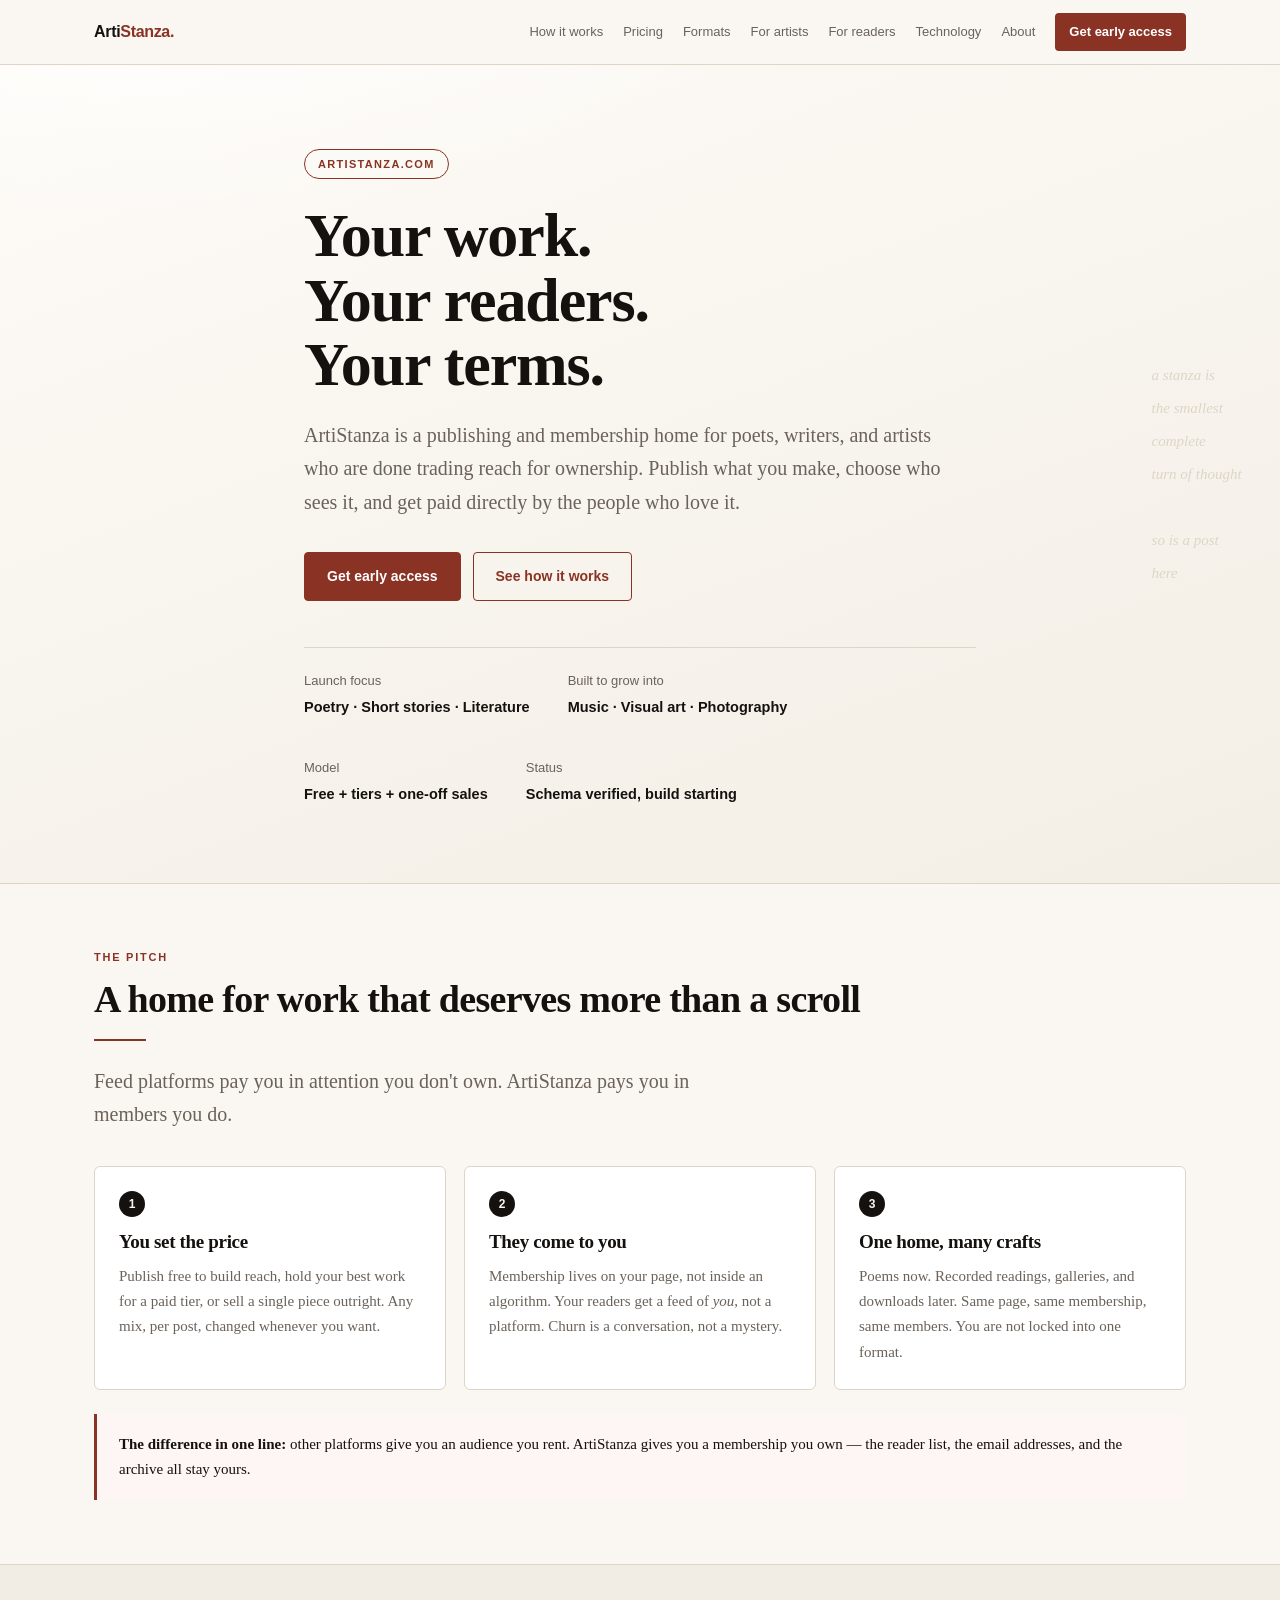
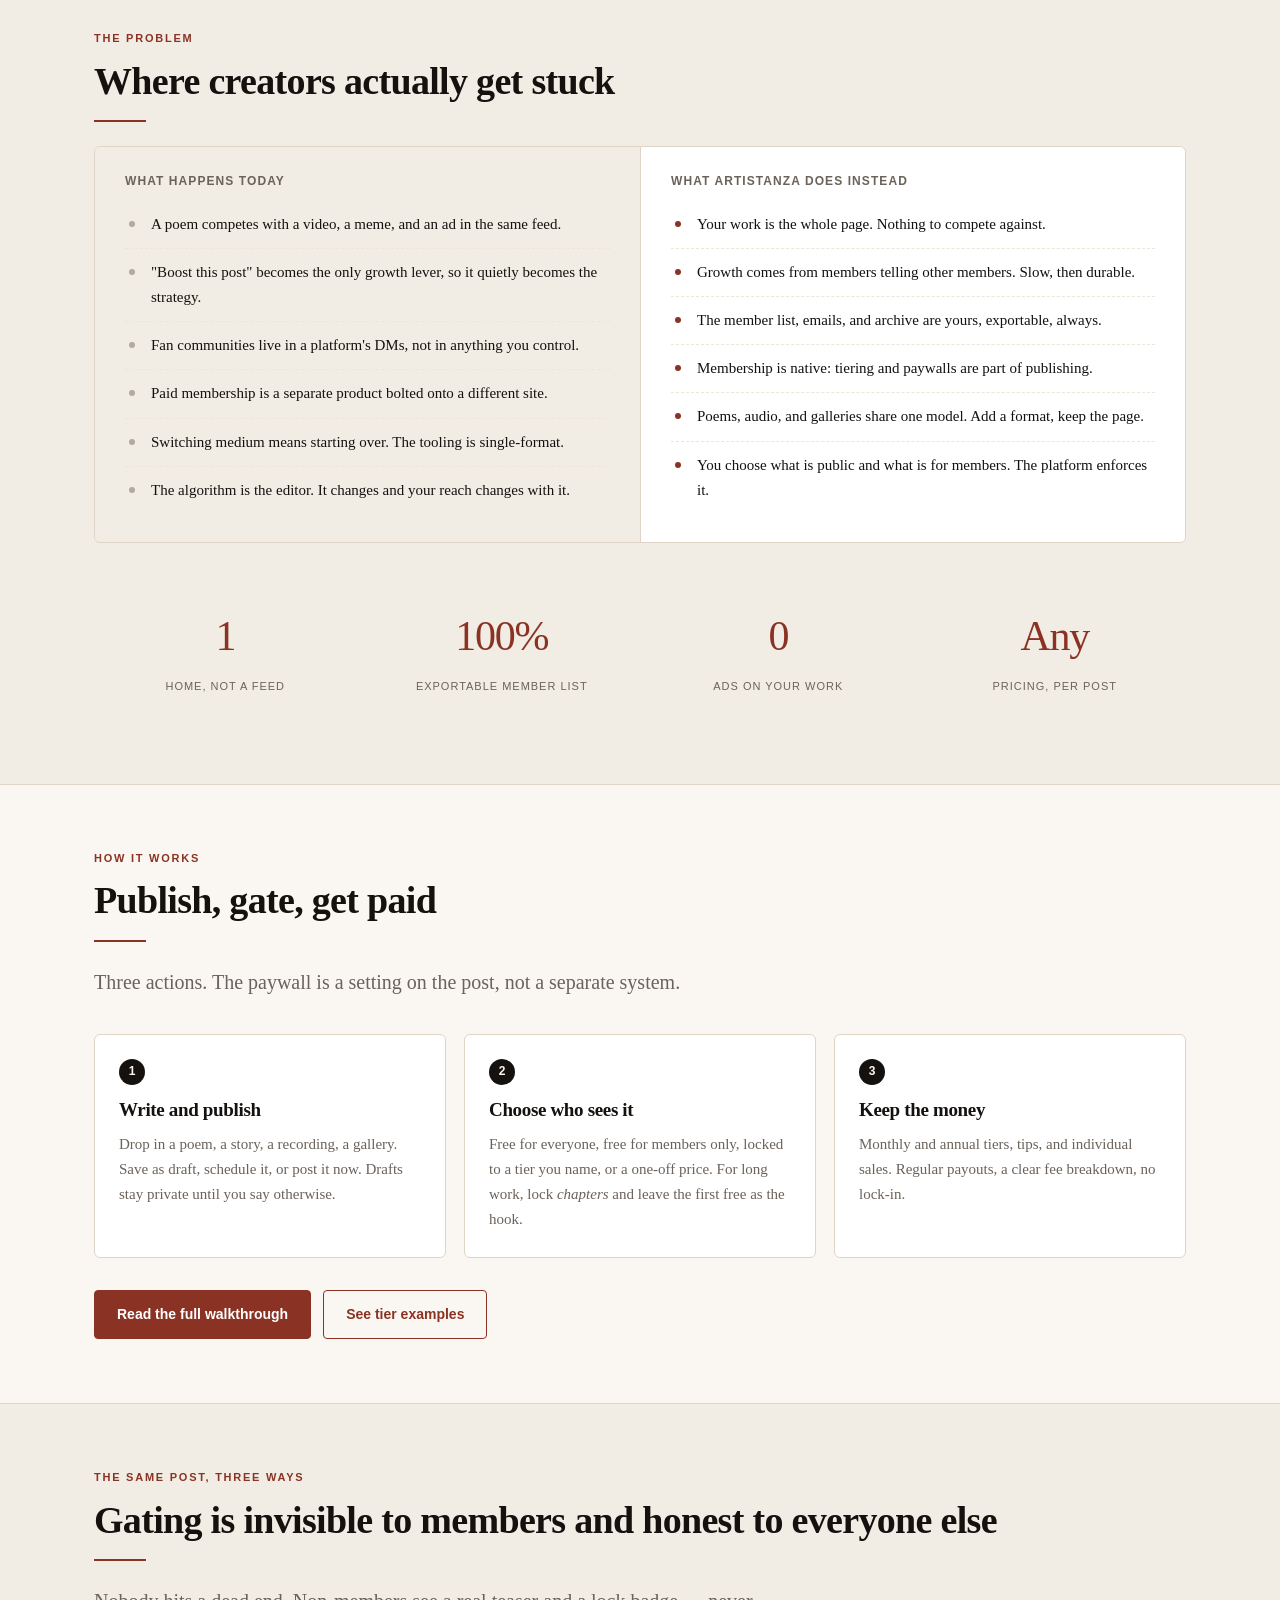
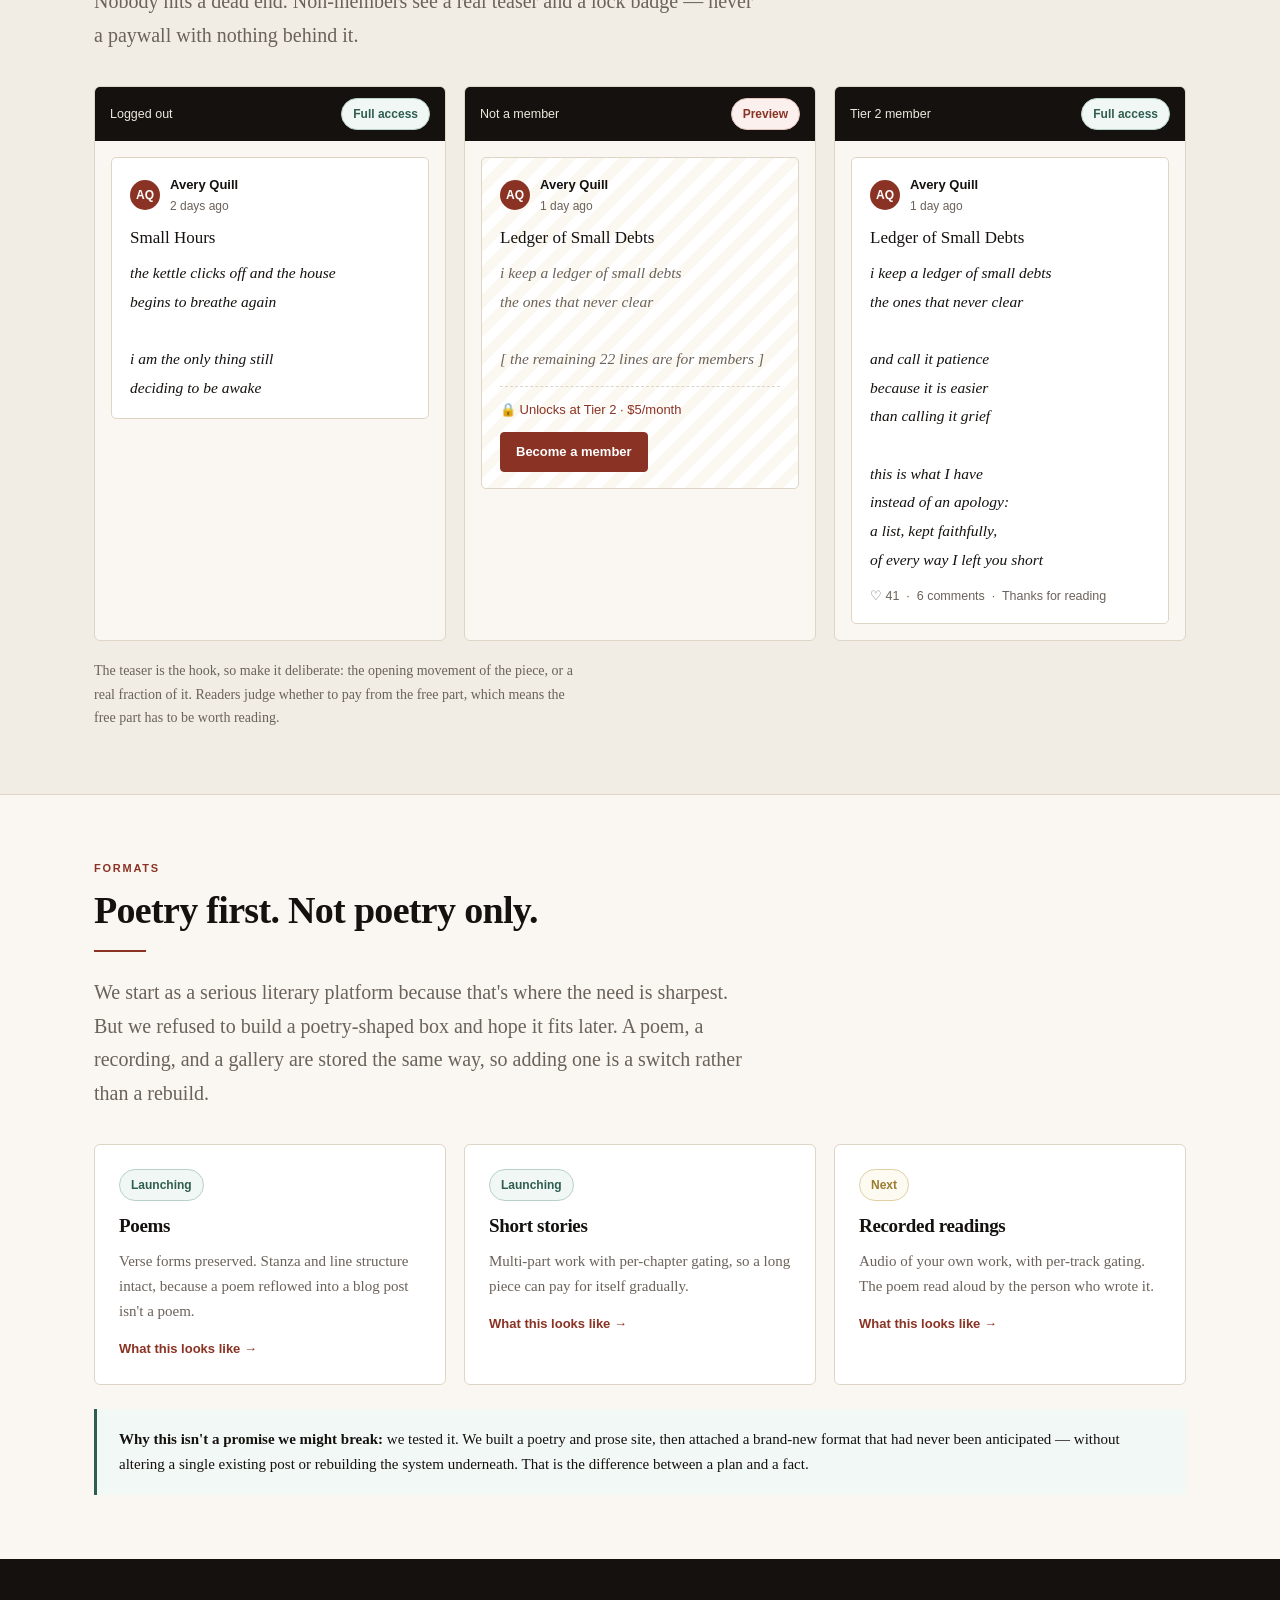
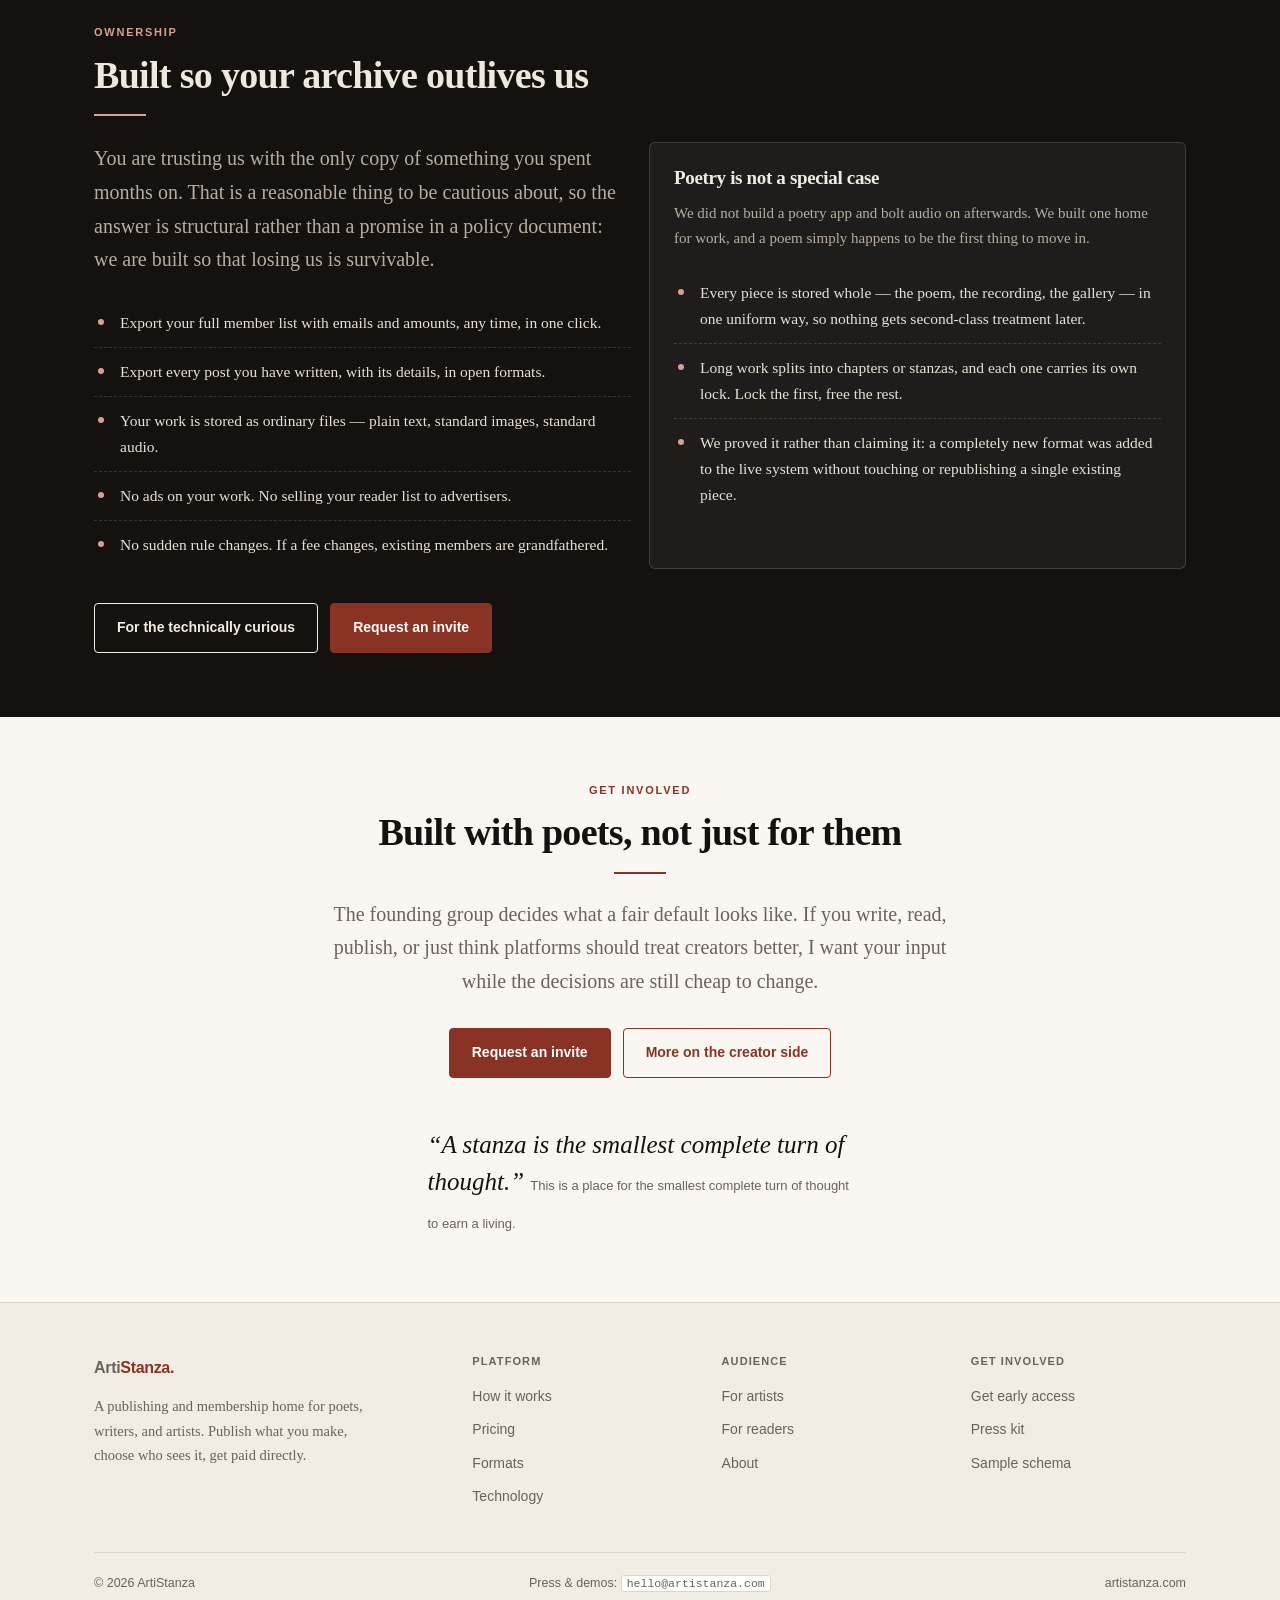
==== index.html @ 1e9b80c8 "upload" ====
<!DOCTYPE html>
<html lang="en">
<head>
<meta charset="utf-8">
<meta name="viewport" content="width=device-width, initial-scale=1">
<title>ArtiStanza — Your work. Your readers. Your terms.</title>
<meta name="description" content="ArtiStanza is a publishing and membership home for poets, writers, and artists. Publish what you make, choose who sees it, and get paid directly by the people who love it.">
<link rel="stylesheet" href="assets/css/site.css">
<link rel="icon" href="data:image/svg+xml,<svg xmlns='http://www.w3.org/2000/svg' viewBox='0 0 32 32'><rect width='32' height='32' rx='6' fill='%2314110f'/><text x='16' y='23' font-family='Georgia,serif' font-size='20' fill='%23faf7f2' text-anchor='middle'>A</text></svg>">
</head>
<body>
<a class="skip" href="#main">Skip to content</a>

<header class="site-head">
  <div class="wrap head-inner">
    <a class="logo" href="index.html">Arti<span>Stanza</span><span class="dot">.</span></a>
    <button class="nav-toggle" aria-expanded="false" aria-controls="primary-nav">Menu</button>
    <nav class="primary" id="primary-nav" aria-label="Primary">
      <a href="how-it-works.html">How it works</a>
      <a href="pricing.html">Pricing</a>
      <a href="formats.html">Formats</a>
      <a href="for-artists.html">For artists</a>
      <a href="for-readers.html">For readers</a>
      <a href="technology.html">Technology</a>
      <a href="about.html">About</a>
      <a class="nav-cta" href="contact.html">Get early access</a>
    </nav>
  </div>
</header>

<main id="main">

  <!-- ===================== HERO ===================== -->
  <section class="hero">
    <div class="hero-stanza" aria-hidden="true">a stanza is
the smallest
complete
turn of thought

so is a post
here</div>
    <div class="wrap hero-inner">
      <span class="badge">artistanza.com</span>
      <h1>Your work.<br>Your readers.<br>Your terms.</h1>
      <p class="lede">
        ArtiStanza is a publishing and membership home for poets, writers, and artists
        who are done trading reach for ownership. Publish what you make, choose who sees
        it, and get paid directly by the people who love it.
      </p>
      <div class="btn-row">
        <a class="btn" href="contact.html">Get early access</a>
        <a class="btn ghost" href="how-it-works.html">See how it works</a>
      </div>
      <div class="hero-meta">
        <div>Launch focus<b>Poetry &middot; Short stories &middot; Literature</b></div>
        <div>Built to grow into<b>Music &middot; Visual art &middot; Photography</b></div>
        <div>Model<b>Free + tiers + one-off sales</b></div>
        <div>Status<b>Schema verified, build starting</b></div>
      </div>
    </div>
  </section>

  <!-- ===================== THE PITCH ===================== -->
  <section class="section">
    <div class="wrap">
      <p class="eyebrow">The pitch</p>
      <h2>A home for work that deserves more than a scroll</h2>
      <div class="rule"></div>
      <p class="lede">
        Feed platforms pay you in attention you don't own. ArtiStanza pays you in
        members you do.
      </p>

      <div class="grid g3" style="margin-top:34px">
        <div class="card">
          <div class="num">1</div>
          <h3>You set the price</h3>
          <p>Publish free to build reach, hold your best work for a paid tier, or sell a
             single piece outright. Any mix, per post, changed whenever you want.</p>
        </div>
        <div class="card">
          <div class="num">2</div>
          <h3>They come to you</h3>
          <p>Membership lives on your page, not inside an algorithm. Your readers get a
             feed of <em>you</em>, not a platform. Churn is a conversation, not a mystery.</p>
        </div>
        <div class="card">
          <div class="num">3</div>
          <h3>One home, many crafts</h3>
          <p>Poems now. Recorded readings, galleries, and downloads later. Same page,
             same membership, same members. You are not locked into one format.</p>
        </div>
      </div>

      <div class="note">
        <p><b>The difference in one line:</b> other platforms give you an audience you
        rent. ArtiStanza gives you a membership you own &mdash; the reader list, the email
        addresses, and the archive all stay yours.</p>
      </div>
    </div>
  </section>

  <!-- ===================== PROBLEM ===================== -->
  <section class="section section-alt">
    <div class="wrap">
      <p class="eyebrow">The problem</p>
      <h2>Where creators actually get stuck</h2>
      <div class="rule"></div>

      <div class="vs">
        <div class="old">
          <h3>What happens today</h3>
          <ul class="tight">
            <li>A poem competes with a video, a meme, and an ad in the same feed.</li>
            <li>"Boost this post" becomes the only growth lever, so it quietly becomes the strategy.</li>
            <li>Fan communities live in a platform's DMs, not in anything you control.</li>
            <li>Paid membership is a separate product bolted onto a different site.</li>
            <li>Switching medium means starting over. The tooling is single-format.</li>
            <li>The algorithm is the editor. It changes and your reach changes with it.</li>
          </ul>
        </div>
        <div class="new">
          <h3>What ArtiStanza does instead</h3>
          <ul class="tight">
            <li>Your work is the whole page. Nothing to compete against.</li>
            <li>Growth comes from members telling other members. Slow, then durable.</li>
            <li>The member list, emails, and archive are yours, exportable, always.</li>
            <li>Membership is native: tiering and paywalls are part of publishing.</li>
            <li>Poems, audio, and galleries share one model. Add a format, keep the page.</li>
            <li>You choose what is public and what is for members. The platform enforces it.</li>
          </ul>
        </div>
      </div>

      <div class="stats" style="margin-top:34px">
        <div class="stat"><div class="v">1</div><div class="k">Home, not a feed</div></div>
        <div class="stat"><div class="v">100%</div><div class="k">Exportable member list</div></div>
        <div class="stat"><div class="v">0</div><div class="k">Ads on your work</div></div>
        <div class="stat"><div class="v">Any</div><div class="k">Pricing, per post</div></div>
      </div>
    </div>
  </section>

  <!-- ===================== HOW ===================== -->
  <section class="section">
    <div class="wrap">
      <p class="eyebrow">How it works</p>
      <h2>Publish, gate, get paid</h2>
      <div class="rule"></div>
      <p class="lede">Three actions. The paywall is a setting on the post, not a separate system.</p>

      <div class="grid g3" style="margin-top:34px">
        <div class="card">
          <div class="num">1</div>
          <h3>Write and publish</h3>
          <p>Drop in a poem, a story, a recording, a gallery. Save as draft, schedule it,
             or post it now. Drafts stay private until you say otherwise.</p>
        </div>
        <div class="card">
          <div class="num">2</div>
          <h3>Choose who sees it</h3>
          <p>Free for everyone, free for members only, locked to a tier you name, or a
             one-off price. For long work, lock <em>chapters</em> and leave the first free
             as the hook.</p>
        </div>
        <div class="card">
          <div class="num">3</div>
          <h3>Keep the money</h3>
          <p>Monthly and annual tiers, tips, and individual sales. Regular payouts, a
             clear fee breakdown, no lock-in.</p>
        </div>
      </div>

      <div class="btn-row" style="margin-top:32px">
        <a class="btn" href="how-it-works.html">Read the full walkthrough</a>
        <a class="btn ghost" href="pricing.html">See tier examples</a>
      </div>
    </div>
  </section>

  <!-- ===================== GATING PREVIEW ===================== -->
  <section class="section section-alt">
    <div class="wrap">
      <p class="eyebrow">The same post, three ways</p>
      <h2>Gating is invisible to members and honest to everyone else</h2>
      <div class="rule"></div>
      <p class="lede">
        Nobody hits a dead end. Non-members see a real teaser and a lock badge &mdash;
        never a paywall with nothing behind it.
      </p>

      <div class="grid g3" style="margin-top:34px">
        <div class="mock">
          <div class="mock-bar"><span>Logged out</span><span class="spacer"></span><span class="pill free">Full access</span></div>
          <div class="mock-body">
            <div class="post">
              <div class="post-head">
                <div class="avatar">AQ</div>
                <div><b>Avery Quill</b><div style="color:var(--muted);font-size:12px">2 days ago</div></div>
              </div>
              <p class="post-title">Small Hours</p>
              <p class="poem">the kettle clicks off and the house
begins to breathe again

i am the only thing still
deciding to be awake</p>
            </div>
          </div>
        </div>

        <div class="mock">
          <div class="mock-bar"><span>Not a member</span><span class="spacer"></span><span class="pill locked">Preview</span></div>
          <div class="mock-body">
            <div class="post locked">
              <div class="post-head">
                <div class="avatar">AQ</div>
                <div><b>Avery Quill</b><div style="color:var(--muted);font-size:12px">1 day ago</div></div>
              </div>
              <p class="post-title">Ledger of Small Debts</p>
              <p class="poem" style="color:var(--muted)">i keep a ledger of small debts
the ones that never clear

[ the remaining 22 lines are for members ]</p>
              <div class="lockbar">
                <span>&#128274; Unlocks at Tier 2 &middot; $5/month</span>
                <span class="btn small">Become a member</span>
              </div>
            </div>
          </div>
        </div>

        <div class="mock">
          <div class="mock-bar"><span>Tier 2 member</span><span class="spacer"></span><span class="pill member">Full access</span></div>
          <div class="mock-body">
            <div class="post">
              <div class="post-head">
                <div class="avatar">AQ</div>
                <div><b>Avery Quill</b><div style="color:var(--muted);font-size:12px">1 day ago</div></div>
              </div>
              <p class="post-title">Ledger of Small Debts</p>
              <p class="poem">i keep a ledger of small debts
the ones that never clear

and call it patience
because it is easier
than calling it grief

this is what I have
instead of an apology:
a list, kept faithfully,
of every way I left you short</p>
              <div class="post-foot">&#9825; 41 &nbsp;&middot;&nbsp; 6 comments &nbsp;&middot;&nbsp; Thanks for reading</div>
            </div>
          </div>
        </div>
      </div>

      <p class="small muted" style="margin-top:18px;max-width:70ch">
        The teaser is the hook, so make it deliberate: the opening movement of the piece,
        or a real fraction of it. Readers judge whether to pay from the free part, which
        means the free part has to be worth reading.
      </p>
    </div>
  </section>

  <!-- ===================== FORMATS ===================== -->
  <section class="section">
    <div class="wrap">
      <p class="eyebrow">Formats</p>
      <h2>Poetry first. Not poetry only.</h2>
      <div class="rule"></div>
      <p class="lede">
        We start as a serious literary platform because that's where the need is sharpest.
        But we refused to build a poetry-shaped box and hope it fits later. A poem, a
        recording, and a gallery are stored the same way, so adding one is a switch rather
        than a rebuild.
      </p>

      <div class="grid g3" style="margin-top:34px">
        <a class="card card-link" href="formats.html">
          <span class="pill member">Launching</span>
          <h3 style="margin-top:14px">Poems</h3>
          <p>Verse forms preserved. Stanza and line structure intact, because a poem
             reflowed into a blog post isn't a poem.</p>
          <span class="card-more">What this looks like &rarr;</span>
        </a>
        <a class="card card-link" href="formats.html">
          <span class="pill member">Launching</span>
          <h3 style="margin-top:14px">Short stories</h3>
          <p>Multi-part work with per-chapter gating, so a long piece can pay for
             itself gradually.</p>
          <span class="card-more">What this looks like &rarr;</span>
        </a>
        <a class="card card-link" href="formats.html">
          <span class="pill gold">Next</span>
          <h3 style="margin-top:14px">Recorded readings</h3>
          <p>Audio of your own work, with per-track gating. The poem read aloud by the
             person who wrote it.</p>
          <span class="card-more">What this looks like &rarr;</span>
        </a>
      </div>

      <div class="note green">
        <p><b>Why this isn't a promise we might break:</b> we tested it. We built a
        poetry and prose site, then attached a brand-new format that had never been
        anticipated &mdash; without altering a single existing post or rebuilding the
        system underneath. That is the difference between a plan and a fact.</p>
      </div>
    </div>
  </section>

  <!-- ===================== OWNERSHIP ===================== -->
  <section class="section section-ink">
    <div class="wrap">
      <p class="eyebrow">Ownership</p>
      <h2>Built so your archive outlives us</h2>
      <div class="rule"></div>
      <div class="grid g2" style="margin-top:26px">
        <div>
          <p class="lede muted">
            You are trusting us with the only copy of something you spent months on. That
            is a reasonable thing to be cautious about, so the answer is structural rather
            than a promise in a policy document: we are built so that losing us is
            survivable.
          </p>
          <ul class="tight" style="margin-top:22px">
            <li>Export your full member list with emails and amounts, any time, in one click.</li>
            <li>Export every post you have written, with its details, in open formats.</li>
            <li>Your work is stored as ordinary files &mdash; plain text, standard images, standard audio.</li>
            <li>No ads on your work. No selling your reader list to advertisers.</li>
            <li>No sudden rule changes. If a fee changes, existing members are grandfathered.</li>
          </ul>
        </div>
        <div class="card" style="background:rgba(255,255,255,.05);border-color:rgba(255,255,255,.14)">
          <h3 style="color:#f3ece2">Poetry is not a special case</h3>
          <p class="muted" style="font-size:15px">
            We did not build a poetry app and bolt audio on afterwards. We built one home for
            work, and a poem simply happens to be the first thing to move in.
          </p>
          <ul class="tight" style="margin-top:18px">
            <li style="border-color:rgba(255,255,255,.14);color:#e8e0d5">
              Every piece is stored whole &mdash; the poem, the recording, the gallery &mdash;
              in one uniform way, so nothing gets second-class treatment later.
            </li>
            <li style="border-color:rgba(255,255,255,.14);color:#e8e0d5">
              Long work splits into chapters or stanzas, and each one carries its own lock.
              Lock the first, free the rest.
            </li>
            <li style="border-color:rgba(255,255,255,.14);color:#e8e0d5">
              We proved it rather than claiming it: a completely new format was added to the
              live system without touching or republishing a single existing piece.
            </li>
          </ul>
        </div>
      </div>
      <div class="btn-row" style="margin-top:34px">
        <a class="btn ghost" href="technology.html" style="color:#f3ece2;border-color:#f3ece2">For the technically curious</a>
        <a class="btn" href="contact.html">Request an invite</a>
      </div>
    </div>
  </section>

  <!-- ===================== CTA ===================== -->
  <section class="section">
    <div class="wrap narrow center">
      <p class="eyebrow" style="justify-content:center">Get involved</p>
      <h2>Built with poets, not just for them</h2>
      <div class="rule" style="margin-left:auto;margin-right:auto"></div>
      <p class="lede" style="margin:0 auto 30px">
        The founding group decides what a fair default looks like. If you write, read,
        publish, or just think platforms should treat creators better, I want your input
        while the decisions are still cheap to change.
      </p>
      <div class="btn-row" style="justify-content:center">
        <a class="btn" href="contact.html">Request an invite</a>
        <a class="btn ghost" href="for-artists.html">More on the creator side</a>
      </div>
      <p class="quote" style="margin:48px auto 0;text-align:left">
        &ldquo;A stanza is the smallest complete turn of thought.&rdquo;
        <span class="quote-cite">This is a place for the smallest complete turn of thought
        to earn a living.</span>
      </p>
    </div>
  </section>

</main>

<footer class="site-foot">
  <div class="wrap">
    <div class="foot-grid">
      <div class="foot-col">
        <a class="logo" href="index.html">Arti<span>Stanza</span><span class="dot">.</span></a>
        <p class="foot-about">
          A publishing and membership home for poets, writers, and artists. Publish what
          you make, choose who sees it, get paid directly.
        </p>
      </div>
      <div class="foot-col">
        <h4>Platform</h4>
        <ul>
          <li><a href="how-it-works.html">How it works</a></li>
          <li><a href="pricing.html">Pricing</a></li>
          <li><a href="formats.html">Formats</a></li>
          <li><a href="technology.html">Technology</a></li>
        </ul>
      </div>
      <div class="foot-col">
        <h4>Audience</h4>
        <ul>
          <li><a href="for-artists.html">For artists</a></li>
          <li><a href="for-readers.html">For readers</a></li>
          <li><a href="about.html">About</a></li>
        </ul>
      </div>
      <div class="foot-col">
        <h4>Get involved</h4>
        <ul>
          <li><a href="contact.html">Get early access</a></li>
          <li><a href="contact.html">Press kit</a></li>
          <li><a href="technology.html">Sample schema</a></li>
        </ul>
      </div>
    </div>
    <div class="foot-bottom">
      <div>&copy; 2026 ArtiStanza</div>
      <div>Press &amp; demos: <span class="kbd">hello@artistanza.com</span></div>
      <div>artistanza.com</div>
    </div>
  </div>
</footer>

<script src="assets/js/site.js"></script>
</body>
</html>
---- assets/css/site.css ----
/* ==========================================================================
   ArtiStanza — shared design system
   One stylesheet for every page. No frameworks, no build step.
   ========================================================================== */

:root {
  --ink:      #14110f;
  --paper:    #faf7f2;
  --paper-2:  #f2ede4;
  --card:     #ffffff;
  --muted:    #6b625a;
  --line:     #ded5c7;
  --line-2:   #ece5d9;
  --accent:   #8a3324;
  --accent-2: #2f5d50;
  --gold:     #9a7b2f;
  --free:     #2f5d50;
  --locked:   #8a3324;

  --serif: "Iowan Old Style", "Palatino Linotype", Palatino, Georgia, "Times New Roman", serif;
  --sans:  "Inter", -apple-system, BlinkMacSystemFont, "Segoe UI", Roboto, Helvetica, Arial, sans-serif;
  --mono:  ui-monospace, "SF Mono", Menlo, Consolas, "Liberation Mono", monospace;

  --wrap: 1140px;
  --shadow: 0 1px 2px rgba(20,17,15,.05), 0 8px 24px rgba(20,17,15,.06);
  --radius: 6px;
}

*, *::before, *::after { box-sizing: border-box; }

html { scroll-behavior: smooth; scroll-padding-top: 84px; }

body {
  margin: 0;
  background: var(--paper);
  color: var(--ink);
  font: 16px/1.68 var(--serif);
  -webkit-font-smoothing: antialiased;
  text-rendering: optimizeLegibility;
}

img { max-width: 100%; height: auto; }

/* ---------- layout ---------- */
.wrap { width: 100%; max-width: var(--wrap); margin: 0 auto; padding: 0 24px; }
.narrow { max-width: 760px; }
.section { padding: 64px 0; }
.section-tight { padding: 40px 0; }
.section-alt { background: var(--paper-2); border-top: 1px solid var(--line); border-bottom: 1px solid var(--line); }
.section-ink { background: var(--ink); color: #efe8dd; }
.section-ink .muted { color: #b8ada0; }

.stack > * + * { margin-top: 18px; }

/* ---------- type ---------- */
h1, h2, h3, h4 { letter-spacing: -.018em; line-height: 1.12; margin: 0 0 12px; }
h1 { font-size: clamp(36px, 5.6vw, 62px); line-height: 1.04; }
h2 { font-size: clamp(27px, 3.3vw, 38px); }
h3 { font-size: 20px; }
h4 { font-size: 16px; }

p { margin: 0 0 16px; }
p:last-child { margin-bottom: 0; }

.lede { font-size: clamp(17px, 2vw, 20px); color: var(--muted); max-width: 66ch; }
.muted { color: var(--muted); }
.small { font-size: 14px; }
.center { text-align: center; }
.mono { font-family: var(--mono); }

.eyebrow {
  font-family: var(--sans);
  font-size: 11px; letter-spacing: .16em; text-transform: uppercase;
  color: var(--accent); font-weight: 700; margin: 0 0 12px;
}
.section-ink .eyebrow { color: #d99f92; }

.rule { height: 2px; width: 52px; background: var(--accent); margin: 18px 0 24px; }
.section-ink .rule { background: #d99f92; }

/* ---------- header ---------- */
.site-head {
  position: sticky; top: 0; z-index: 50;
  background: rgba(250,247,242,.94);
  -webkit-backdrop-filter: blur(10px);
  backdrop-filter: blur(10px);
  border-bottom: 1px solid var(--line);
}
.head-inner { display: flex; align-items: center; gap: 22px; min-height: 64px; }

.logo {
  font-family: var(--sans); font-weight: 800; font-size: 16px;
  letter-spacing: -.02em; color: var(--ink); text-decoration: none; flex: none;
}
.logo span { color: var(--accent); }
.logo .dot { color: var(--accent); }

.primary { display: flex; align-items: center; gap: 20px; margin-left: auto; }
.primary a {
  font-family: var(--sans); font-size: 13px; color: var(--muted);
  text-decoration: none; padding: 4px 0; border-bottom: 1.5px solid transparent;
  white-space: nowrap;
}
.primary a:hover { color: var(--accent); border-bottom-color: var(--accent); }
.primary a[aria-current="page"] { color: var(--ink); border-bottom-color: var(--accent); }
.primary .nav-cta {
  background: var(--accent); color: #fff; font-weight: 600;
  padding: 8px 14px; border-radius: 4px; border-bottom: 0;
}
.primary .nav-cta:hover { background: #712a1d; color: #fff; }

.nav-toggle {
  display: none; margin-left: auto; background: none; cursor: pointer;
  border: 1px solid var(--line); border-radius: 4px; padding: 8px 12px;
  font-family: var(--sans); font-size: 13px; color: var(--ink);
}

@media (max-width: 900px) {
  .nav-toggle { display: block; }
  .primary {
    display: none; position: absolute; left: 0; right: 0; top: 100%;
    flex-direction: column; align-items: stretch; gap: 0;
    background: var(--paper); border-bottom: 1px solid var(--line);
    padding: 8px 24px 16px; box-shadow: var(--shadow);
  }
  .primary.open { display: flex; }
  .primary a { padding: 12px 0; border-bottom: 1px solid var(--line-2); }
  .primary .nav-cta { margin-top: 14px; text-align: center; border: 0; }
  .head-inner { position: relative; }
}

/* ---------- buttons ---------- */
.btn {
  display: inline-block; font-family: var(--sans); font-size: 14px; font-weight: 600;
  background: var(--accent); color: #fff; padding: 12px 22px; border-radius: 4px;
  border: 1px solid var(--accent); text-decoration: none; cursor: pointer;
  transition: background .15s ease;
}
.btn:hover { background: #712a1d; color: #fff; }
.btn.ghost { background: transparent; color: var(--accent); }
.btn.ghost:hover { background: #f7ede9; color: var(--accent); }
.btn.small { font-size: 13px; padding: 8px 15px; }
.btn-row { display: flex; gap: 12px; flex-wrap: wrap; align-items: center; }

/* ---------- hero ---------- */
.hero {
  position: relative; overflow: hidden;
  padding: 84px 0 76px;
  background:
    radial-gradient(1100px 520px at 12% -20%, #fff 0%, transparent 62%),
    linear-gradient(160deg, #fdfbf7 0%, #f3eee5 100%);
  border-bottom: 1px solid var(--line);
}
.hero-inner { position: relative; z-index: 1; max-width: 720px; }
.hero .lede { margin-top: 22px; }
.hero .btn-row { margin-top: 32px; }

.hero-stanza {
  position: absolute; right: 3%; top: 50%; transform: translateY(-50%);
  font-size: 15px; line-height: 2.2; color: var(--line);
  white-space: pre; font-style: italic; user-select: none; pointer-events: none;
  text-align: left;
}
@media (max-width: 1000px) { .hero-stanza { display: none; } }

.badge {
  display: inline-block; font-family: var(--sans); font-size: 11px;
  letter-spacing: .12em; text-transform: uppercase; font-weight: 700;
  color: var(--accent); border: 1px solid currentColor; border-radius: 999px;
  padding: 5px 13px; margin-bottom: 24px;
}

.hero-meta {
  margin-top: 46px; padding-top: 22px; border-top: 1px solid var(--line);
  display: flex; flex-wrap: wrap; gap: 38px;
  font-family: var(--sans); font-size: 13px; color: var(--muted);
}
.hero-meta b { display: block; color: var(--ink); font-size: 14.5px; font-weight: 600; margin-top: 3px; }

/* ---------- page head ---------- */
.page-head { padding: 60px 0 40px; border-bottom: 1px solid var(--line); background: #fff; }
.page-head .lede { margin-top: 18px; }

/* ---------- grids + cards ---------- */
.grid { display: grid; gap: 18px; }
.g2 { grid-template-columns: repeat(2, 1fr); }
.g3 { grid-template-columns: repeat(3, 1fr); }
.g4 { grid-template-columns: repeat(4, 1fr); }
.g-side { grid-template-columns: minmax(0,1fr) 320px; align-items: start; }
@media (max-width: 940px) { .g3, .g4, .g-side { grid-template-columns: 1fr 1fr; } }
@media (max-width: 700px) { .g2, .g3, .g4, .g-side { grid-template-columns: 1fr; } }

.card {
  border: 1px solid var(--line); border-radius: var(--radius);
  padding: 24px; background: var(--card); height: 100%;
}
.card.flat { background: var(--paper); }
.card .num {
  font-family: var(--sans); font-size: 12px; font-weight: 700; color: var(--paper);
  background: var(--ink); width: 26px; height: 26px; border-radius: 50%;
  display: grid; place-items: center; margin-bottom: 14px;
}
.card p { font-size: 15px; color: var(--muted); margin: 0; }
.card h3 { font-size: 19px; }
.card-link { text-decoration: none; color: inherit; display: block; transition: border-color .15s ease, transform .15s ease; }
.card-link:hover { border-color: var(--accent); transform: translateY(-2px); }
.card-more { font-family: var(--sans); font-size: 13px; font-weight: 600; color: var(--accent); margin-top: 14px; display: block; }

/* ---------- lists ---------- */
ul.tight, ol.tight { margin: 0; padding-left: 0; list-style: none; }
ul.tight li, ol.tight li {
  padding: 11px 0 11px 26px; position: relative;
  border-bottom: 1px dashed var(--line); font-size: 15.5px;
}
ul.tight li:last-child, ol.tight li:last-child { border-bottom: 0; }
ul.tight li::before {
  content: ""; position: absolute; left: 4px; top: 20px;
  width: 6px; height: 6px; background: var(--accent); border-radius: 50%;
}
ol.tight { counter-reset: n; }
ol.tight li::before {
  counter-increment: n; content: counter(n);
  position: absolute; left: 0; top: 12px;
  font-family: var(--sans); font-size: 11px; font-weight: 700; color: #fff;
  background: var(--accent); width: 20px; height: 20px; border-radius: 50%;
  display: grid; place-items: center;
}
.section-alt ul.tight li, .card ul.tight li { border-bottom-color: var(--line-2); }
.section-ink ul.tight li { border-bottom-color: rgba(255,255,255,.14); color: #e8e0d5; }
.section-ink ul.tight li::before { background: #d99f92; }
.section-ink ul.tight li b { color: #f3ece2; }

/* ---------- rules (checklist) ---------- */
ul.rules { list-style: none; margin: 0; padding: 0; }
ul.rules li {
  position: relative; padding: 12px 0 12px 30px;
  border-bottom: 1px dashed var(--line); font-size: 16px;
}
ul.rules li:last-child { border-bottom: 0; }
ul.rules li::before {
  content: "\2713"; position: absolute; left: 2px; top: 11px;
  font-family: var(--sans); font-size: 15px; font-weight: 700; color: var(--accent-2);
}

/* ---------- status tick ---------- */
.tick {
  display: inline-block; font-family: var(--sans); font-size: 10.5px; font-weight: 700;
  letter-spacing: .12em; text-transform: uppercase;
  padding: 4px 10px; border-radius: 3px; margin-bottom: 14px;
}
.tick.done  { color: var(--accent-2); background: #f0f7f4; border: 1px solid #b9d2c8; }
.tick.doing { color: var(--gold);     background: #fdfaf1; border: 1px solid #e0d0a4; }
.tick.todo  { color: var(--muted);    background: var(--paper-2); border: 1px solid var(--line); }

/* ---------- pills ---------- */
.pill {
  display: inline-flex; align-items: center; gap: 7px;
  font-family: var(--sans); font-size: 12px; font-weight: 600;
  padding: 5px 11px; border-radius: 999px; border: 1px solid var(--line);
  background: var(--card); color: var(--muted); white-space: nowrap;
}
.pill.free   { color: var(--free);   border-color: #b9d2c8; background: #f0f7f4; }
.pill.locked { color: var(--locked); border-color: #e3c3bc; background: #fbf0ed; }
.pill.member { color: var(--accent-2); border-color: #b9d2c8; background: #f0f7f4; }
.pill.gold   { color: var(--gold); border-color: #e0d0a4; background: #fdfaf1; }
.pill-row { display: flex; gap: 8px; flex-wrap: wrap; }

/* ---------- tables ---------- */
.table-wrap { overflow-x: auto; border: 1px solid var(--line); border-radius: var(--radius); background: var(--card); }
table { width: 100%; border-collapse: collapse; font-family: var(--sans); font-size: 14.5px; min-width: 560px; }
th, td { text-align: left; padding: 14px 16px; border-bottom: 1px solid var(--line-2); vertical-align: top; }
thead th {
  font-size: 11.5px; letter-spacing: .09em; text-transform: uppercase;
  color: var(--muted); border-bottom: 2px solid var(--line); background: var(--paper);
  white-space: nowrap;
}
tbody th { font-weight: 600; }
tbody tr:last-child th, tbody tr:last-child td { border-bottom: 0; }
td.yes { color: var(--accent-2); font-weight: 600; }
td.no  { color: #b3a99c; }

/* ---------- pricing ---------- */
.tiers { display: grid; grid-template-columns: repeat(3, 1fr); gap: 16px; }
@media (max-width: 900px) { .tiers { grid-template-columns: 1fr; } }
.tier {
  border: 1px solid var(--line); border-radius: var(--radius);
  padding: 28px 26px; background: var(--card); position: relative;
  display: flex; flex-direction: column;
}
.tier.featured { border-color: var(--accent); box-shadow: var(--shadow); }
.tier.featured::before {
  content: "Most chosen"; position: absolute; top: -11px; left: 22px;
  background: var(--accent); color: #fff; font-family: var(--sans);
  font-size: 10px; letter-spacing: .1em; text-transform: uppercase;
  padding: 4px 10px; border-radius: 3px; font-weight: 700;
}
.tier .price { font-size: 36px; letter-spacing: -.025em; margin: 10px 0 2px; }
.tier .price small { font-size: 14px; color: var(--muted); letter-spacing: 0; }
.tier .price-note { font-size: 14px; color: var(--muted); margin: 0 0 4px; }
.tier ul {
  margin: 18px 0 0; padding: 0; list-style: none;
  font-family: var(--sans); font-size: 14px; color: var(--muted); flex: 1;
}
.tier ul li { padding: 6px 0 6px 22px; position: relative; }
.tier ul li::before { content: "\2713"; position: absolute; left: 0; color: var(--accent-2); font-weight: 700; }
.tier .btn { margin-top: 22px; text-align: center; }

/* ---------- stats ---------- */
.stats { display: grid; grid-template-columns: repeat(4, 1fr); gap: 14px; }
@media (max-width: 760px) { .stats { grid-template-columns: repeat(2, 1fr); } }
.stat { text-align: center; padding: 24px 12px; }
.stat .v { font-size: clamp(30px, 4vw, 42px); letter-spacing: -.03em; color: var(--accent); }
.section-ink .stat .v { color: #d99f92; }
.stat .k {
  font-family: var(--sans); font-size: 11px; letter-spacing: .09em;
  text-transform: uppercase; color: var(--muted); margin-top: 6px;
}

/* ---------- vs comparison ---------- */
.vs { display: grid; grid-template-columns: repeat(2, 1fr); border: 1px solid var(--line); border-radius: var(--radius); overflow: hidden; }
@media (max-width: 800px) { .vs { grid-template-columns: 1fr; } }
.vs > div { padding: 28px 30px; }
.vs .old { background: var(--paper-2); }
.vs .new { background: var(--card); border-left: 1px solid var(--line); }
.vs h3 {
  font-family: var(--sans); font-size: 12px; letter-spacing: .09em;
  text-transform: uppercase; color: var(--muted); margin-bottom: 12px;
}
.vs ul.tight li { font-size: 15px; }
.vs .old ul.tight li::before { background: #b3a99c; }

/* ---------- code ---------- */
pre {
  background: #1c1917; color: #e7e1d9; padding: 20px 22px; border-radius: var(--radius);
  overflow-x: auto; font-family: var(--mono); font-size: 13px; line-height: 1.72; margin: 0;
}
pre .c { color: #9a9086; font-style: italic; }
pre .k { color: #d99f92; }
pre .s { color: #a8c5a5; }
code { font-family: var(--mono); font-size: .9em; }
:not(pre) > code {
  background: var(--paper-2); padding: 2px 6px; border-radius: 3px;
  border: 1px solid var(--line); white-space: nowrap;
}

/* ---------- note / callout ---------- */
.note {
  border-left: 3px solid var(--accent); background: #fdf6f4;
  padding: 18px 22px; border-radius: 0 4px 4px 0; margin-top: 24px;
}
.note.gold { border-left-color: var(--gold); background: #fdfaf1; }
.note.green { border-left-color: var(--accent-2); background: #f2f8f5; }
.note p { font-size: 15px; margin-bottom: 0; }
.note p + p { margin-top: 10px; }
.note b { font-weight: 600; }

/* ---------- mock UI ---------- */
.mock { border: 1px solid var(--line); border-radius: var(--radius); overflow: hidden; background: var(--paper); height: 100%; }
.mock-bar {
  background: var(--ink); color: #efe8dd; font-family: var(--sans);
  font-size: 12.5px; padding: 11px 15px; display: flex; gap: 12px; align-items: center;
}
.mock-bar .spacer { flex: 1; }
.mock-body { padding: 16px; }
.post { background: var(--card); border: 1px solid var(--line); border-radius: 5px; padding: 16px 18px; margin-bottom: 12px; }
.post:last-child { margin-bottom: 0; }
.post.locked { background: repeating-linear-gradient(-45deg, #fff, #fff 10px, #fbf7f1 10px, #fbf7f1 20px); }
.post-head { display: flex; align-items: center; gap: 10px; margin-bottom: 8px; font-family: var(--sans); font-size: 13px; }
.avatar {
  width: 30px; height: 30px; border-radius: 50%; background: var(--accent); color: #fff;
  display: grid; place-items: center; font-size: 12px; font-weight: 700;
  font-family: var(--sans); flex: none;
}
.post-title { font-size: 17px; margin: 0 0 6px; }
.post-body { margin: 0; font-size: 15px; color: var(--muted); }
.poem { font-style: italic; white-space: pre-line; line-height: 1.85; font-size: 15.5px; color: var(--ink); margin: 0; }
.lockbar {
  margin-top: 12px; padding-top: 12px; border-top: 1px dashed var(--line);
  display: flex; align-items: center; gap: 12px; flex-wrap: wrap;
  font-family: var(--sans); font-size: 13px; color: var(--locked);
}
.post-foot { margin-top: 12px; font-family: var(--sans); font-size: 12.5px; color: var(--muted); }

/* ---------- FAQ ---------- */
.faq { border-top: 1px solid var(--line); }
.faq details { border-bottom: 1px solid var(--line); }
.faq summary {
  font-family: var(--sans); font-size: 16px; font-weight: 600;
  padding: 18px 34px 18px 0; cursor: pointer; list-style: none; position: relative;
}
.faq summary::-webkit-details-marker { display: none; }
.faq summary::after {
  content: "+"; position: absolute; right: 6px; top: 16px;
  font-size: 20px; color: var(--accent); font-weight: 400;
}
.faq details[open] summary::after { content: "\2212"; }
.faq details[open] summary { color: var(--accent); }
.faq .answer { padding: 0 0 20px; color: var(--muted); max-width: 72ch; }

/* ---------- roadmap ---------- */
.phase { border-left: 2px solid var(--line); padding: 0 0 28px 26px; position: relative; }
.phase:last-child { padding-bottom: 0; }
.phase::before {
  content: ""; position: absolute; left: -7px; top: 6px; width: 12px; height: 12px;
  border-radius: 50%; background: var(--paper); border: 2px solid var(--line);
}
.phase.now::before { background: var(--accent); border-color: var(--accent); }
.phase.done::before { background: var(--accent-2); border-color: var(--accent-2); }
.phase h3 { font-family: var(--sans); font-size: 15px; margin-bottom: 2px; }
.phase .when {
  font-family: var(--sans); font-size: 11px; letter-spacing: .1em;
  text-transform: uppercase; color: var(--accent); font-weight: 700;
}
.phase.done .when { color: var(--accent-2); }
.phase p { margin: 8px 0 0; font-size: 15px; color: var(--muted); }

/* ---------- form ---------- */
.form { max-width: 620px; }
.field { margin-bottom: 20px; }
.field label {
  display: block; font-family: var(--sans); font-size: 13px; font-weight: 600;
  margin-bottom: 6px;
}
.field .hint { font-weight: 400; color: var(--muted); font-size: 12.5px; }
.field input, .field select, .field textarea {
  width: 100%; font-family: var(--sans); font-size: 15px;
  padding: 11px 13px; border: 1px solid var(--line); border-radius: 4px;
  background: var(--card); color: var(--ink);
}
.field input:focus, .field select:focus, .field textarea:focus {
  outline: 2px solid rgba(138,51,36,.35); outline-offset: 0; border-color: var(--accent);
}
.field textarea { min-height: 120px; resize: vertical; }
.choice { display: flex; gap: 10px; align-items: flex-start; margin-bottom: 10px; font-size: 15px; }
.choice input { margin-top: 5px; flex: none; }

/* ---------- sidebar / aside ---------- */
.aside { border: 1px solid var(--line); border-radius: var(--radius); padding: 24px; background: var(--card); }
.aside.sticky { position: sticky; top: 84px; }
.aside h3 { font-size: 17px; }
.aside ul.tight li { font-size: 14.5px; }

.toc { list-style: none; margin: 0; padding: 0; font-family: var(--sans); font-size: 14px; }
.toc li { padding: 7px 0; border-bottom: 1px solid var(--line-2); }
.toc li:last-child { border-bottom: 0; }
.toc a { color: var(--muted); text-decoration: none; }
.toc a:hover { color: var(--accent); }

/* ---------- quote ---------- */
.quote {
  font-size: clamp(19px, 2.4vw, 25px); font-style: italic; line-height: 1.5;
  color: var(--ink); max-width: 34ch; margin: 0;
}
.quote-cite { font-family: var(--sans); font-style: normal; font-size: 13px; color: var(--muted); margin-top: 18px; }
.section-ink .quote { color: #f3ece2; }

/* ---------- footer ---------- */
.site-foot {
  border-top: 1px solid var(--line); background: var(--paper-2);
  padding: 52px 0 34px; margin-top: 0;
}
.foot-grid { display: grid; grid-template-columns: 1.6fr repeat(3, 1fr); gap: 34px; }
@media (max-width: 800px) { .foot-grid { grid-template-columns: 1fr 1fr; } }
@media (max-width: 520px) { .foot-grid { grid-template-columns: 1fr; } }
.foot-col h4 {
  font-family: var(--sans); font-size: 11px; letter-spacing: .1em;
  text-transform: uppercase; color: var(--muted); margin: 0 0 12px;
}
.foot-col ul { list-style: none; margin: 0; padding: 0; font-family: var(--sans); font-size: 14px; }
.foot-col li { padding: 5px 0; }
.foot-col a { color: var(--muted); text-decoration: none; }
.foot-col a:hover { color: var(--accent); }
.foot-about { font-size: 14.5px; color: var(--muted); max-width: 38ch; margin-top: 12px; }
.foot-bottom {
  margin-top: 38px; padding-top: 20px; border-top: 1px solid var(--line);
  display: flex; justify-content: space-between; gap: 16px; flex-wrap: wrap;
  font-family: var(--sans); font-size: 12.5px; color: var(--muted);
}
.kbd {
  font-family: var(--mono); font-size: 11.5px; border: 1px solid var(--line);
  background: var(--card); border-radius: 3px; padding: 1px 5px;
}

/* ---------- misc ---------- */
.skip {
  position: absolute; left: -9999px; top: 0; background: var(--ink); color: #fff;
  padding: 12px 18px; z-index: 100; font-family: var(--sans); font-size: 14px;
}
.skip:focus { left: 0; }
:focus-visible { outline: 2px solid var(--accent); outline-offset: 2px; }
hr.rule-thin { border: 0; border-top: 1px solid var(--line); margin: 44px 0; }
details:not(.faq) > summary { cursor: pointer; }
.tag-list { display: flex; flex-wrap: wrap; gap: 8px; }
.nowrap { white-space: nowrap; }

@media (prefers-reduced-motion: reduce) {
  html { scroll-behavior: auto; }
  * { transition: none !important; animation: none !important; }
}

@media print {
  .site-head, .site-foot, .nav-toggle { display: none; }
  body { background: #fff; }
  .slide, .card, .tier, .mock, .table-wrap { break-inside: avoid; }
  a[href^="http"]::after { content: " (" attr(href) ")"; font-size: 11px; color: #666; }
}
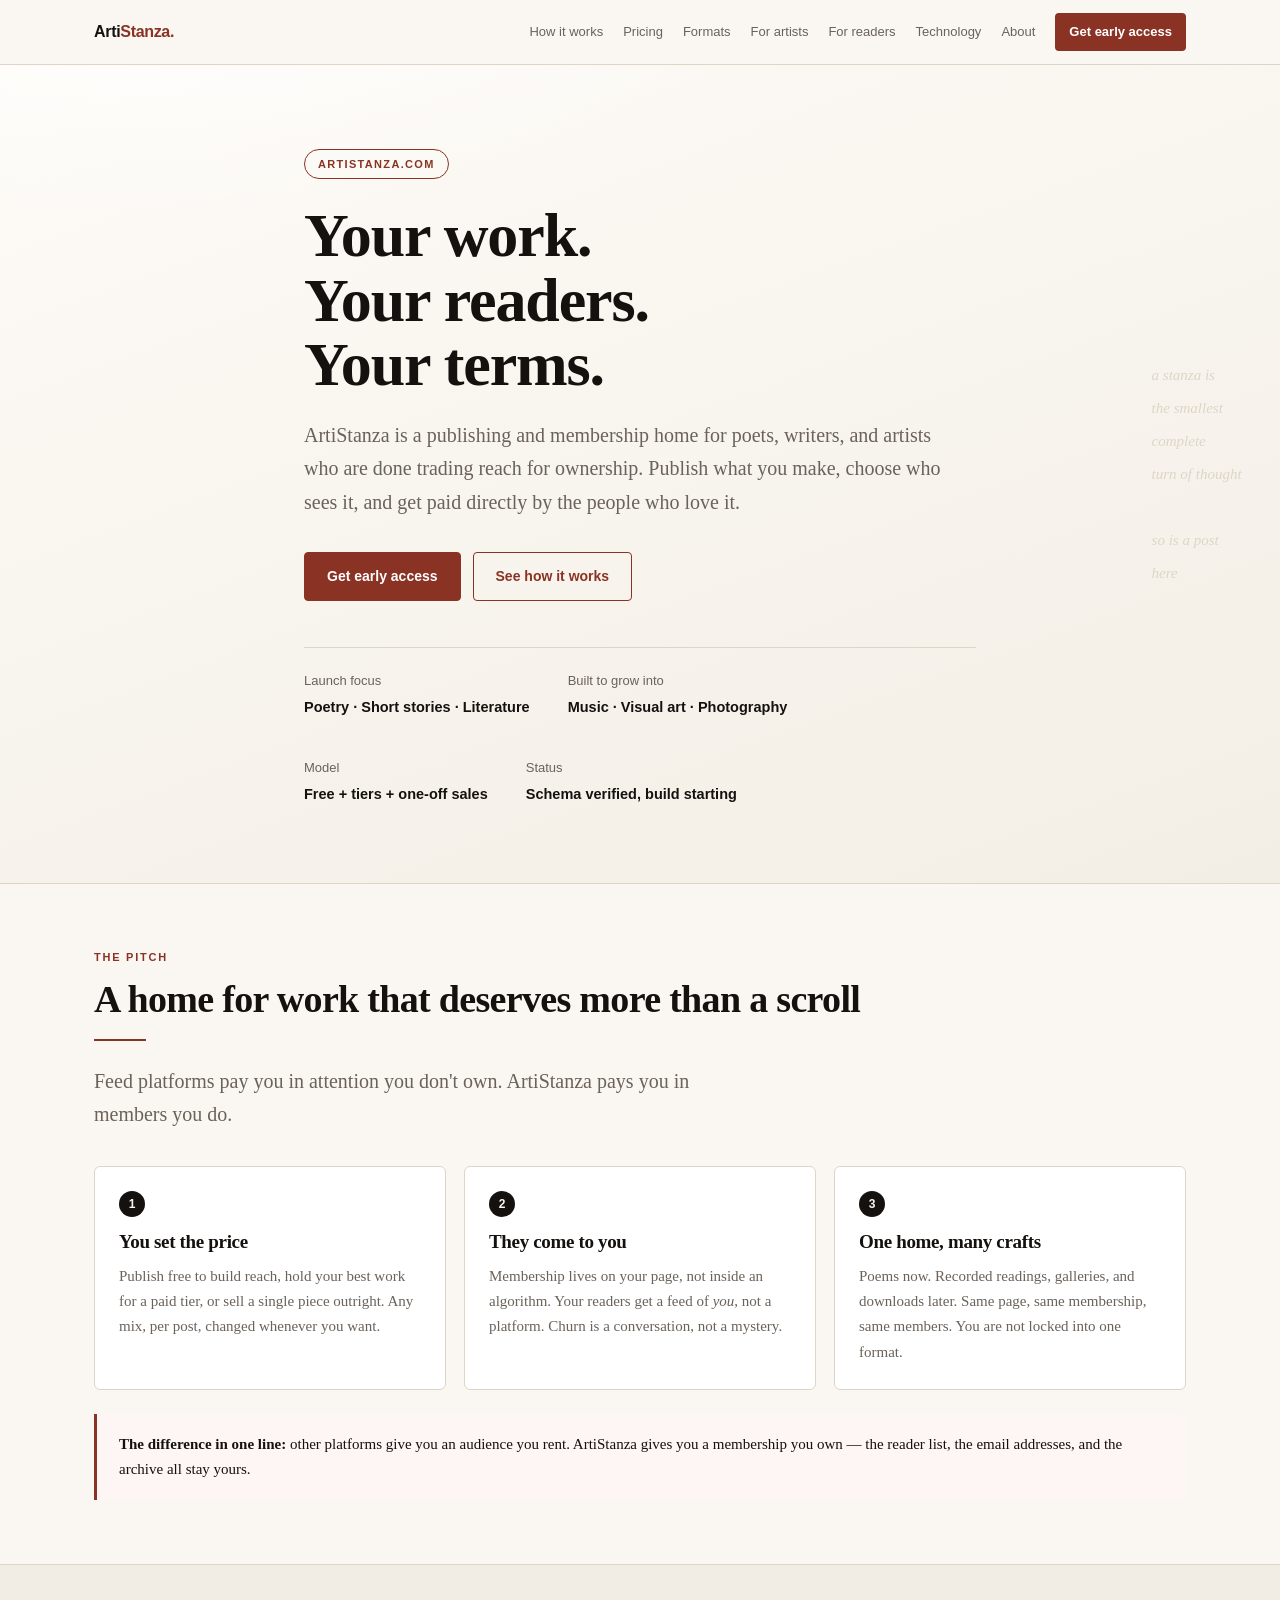
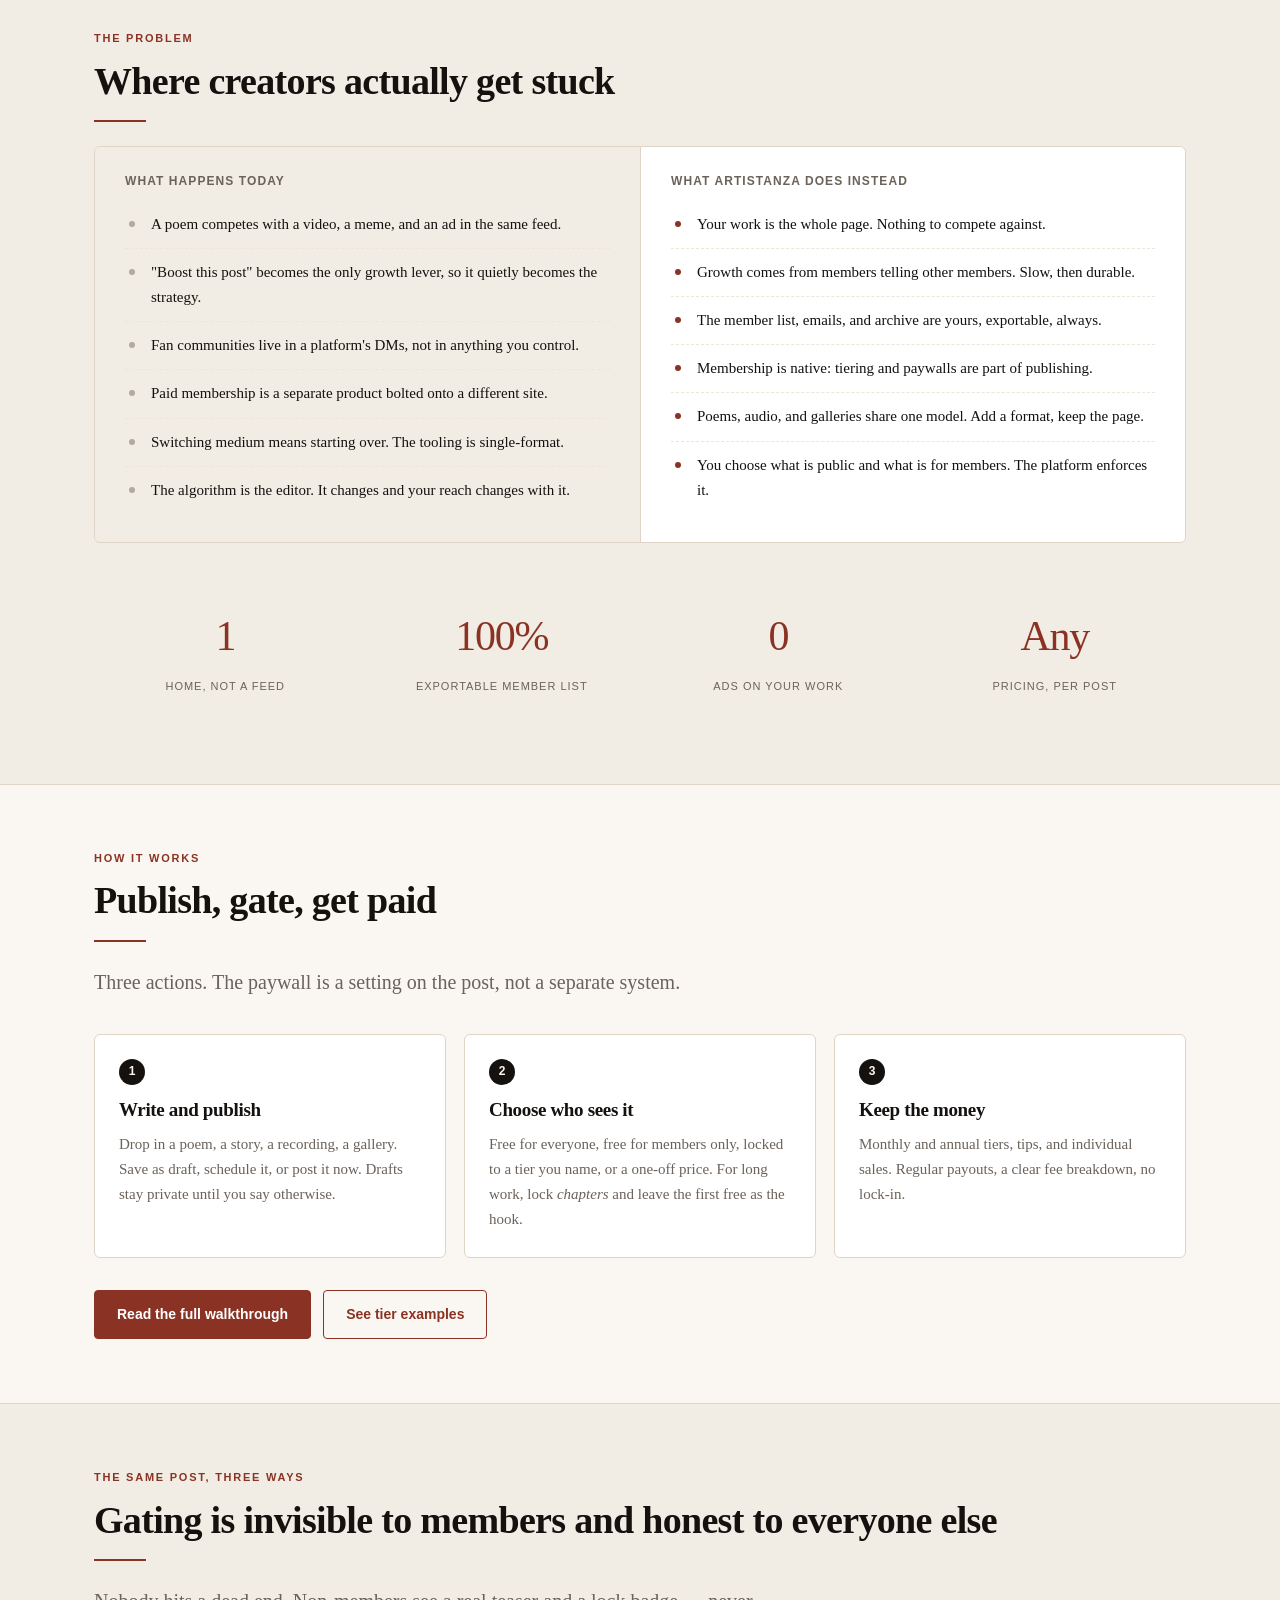
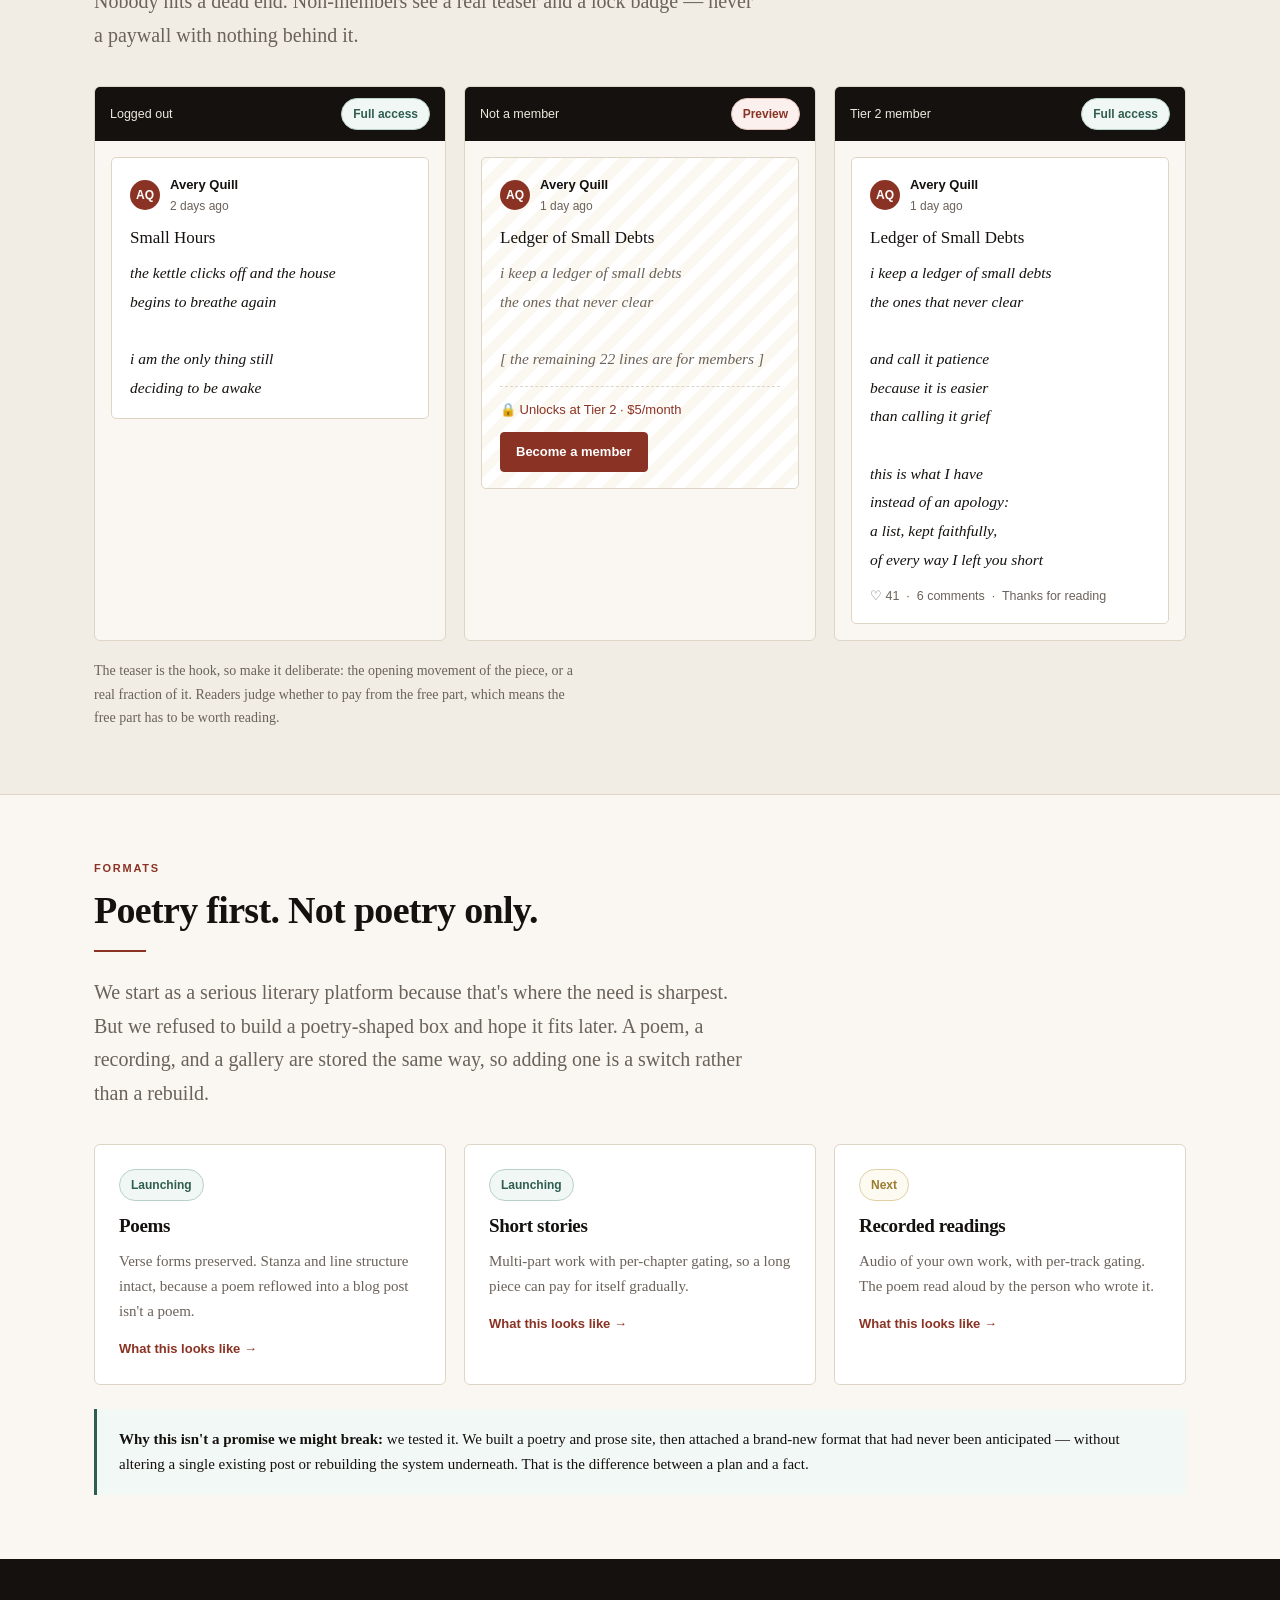
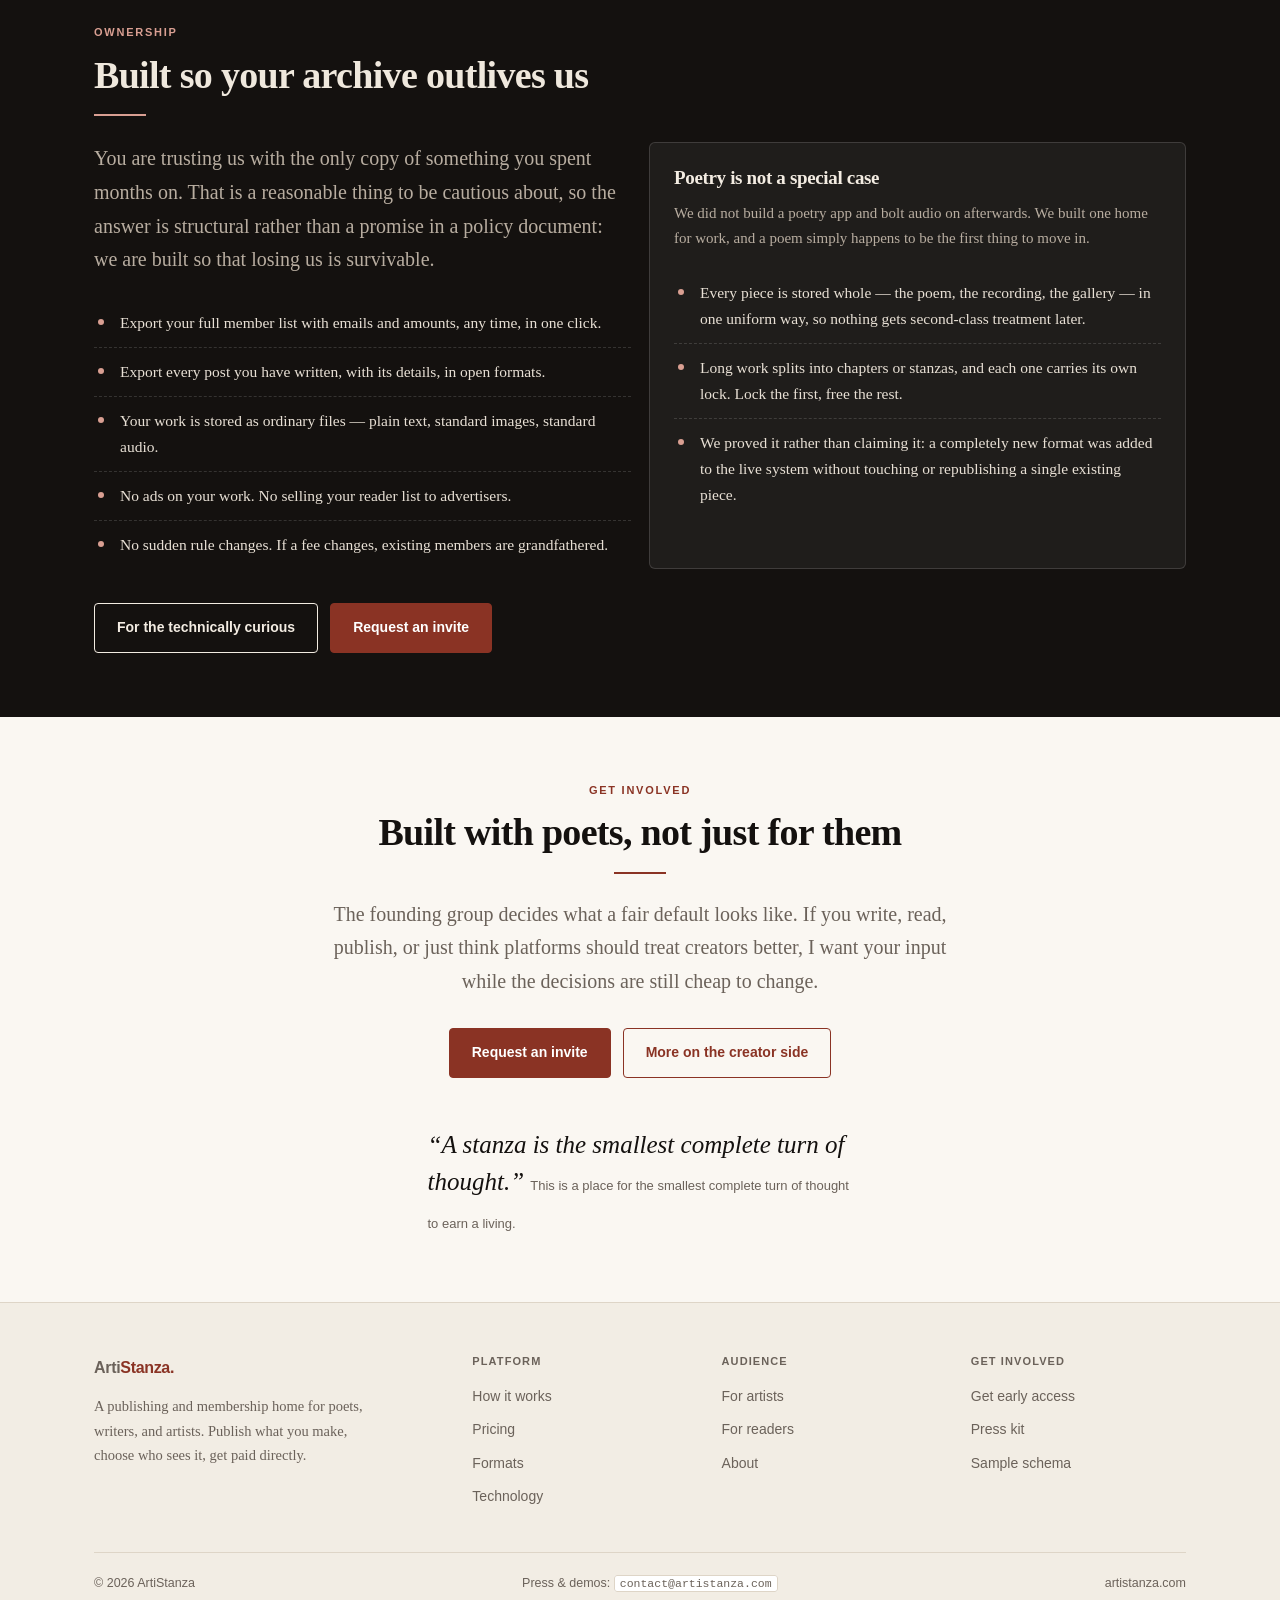
==== commit 39f943bc: "." ====
--- a/index.html
+++ b/index.html
@@ -423,7 +423,7 @@
     </div>
     <div class="foot-bottom">
       <div>&copy; 2026 ArtiStanza</div>
-      <div>Press &amp; demos: <span class="kbd">hello@artistanza.com</span></div>
+      <div>Press &amp; demos: <span class="kbd">contact@artistanza.com</span></div>
       <div>artistanza.com</div>
     </div>
   </div>
